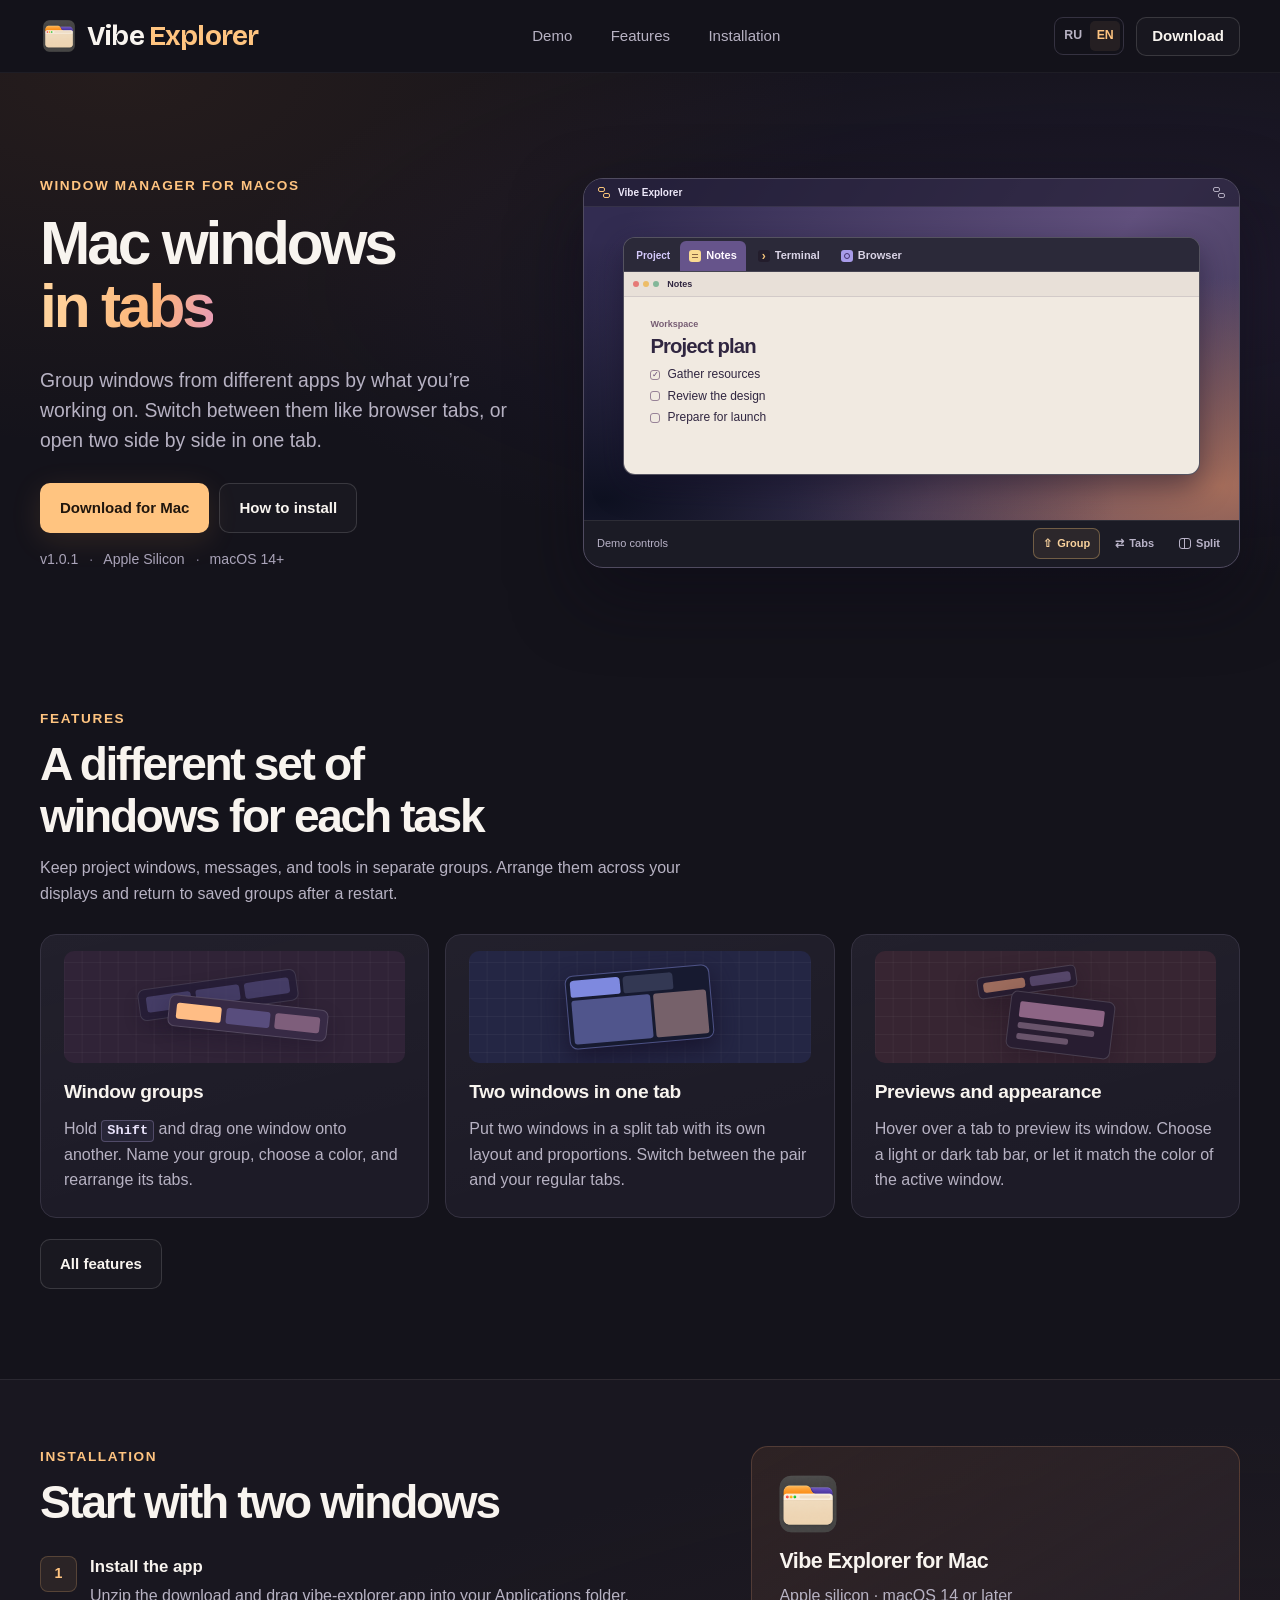
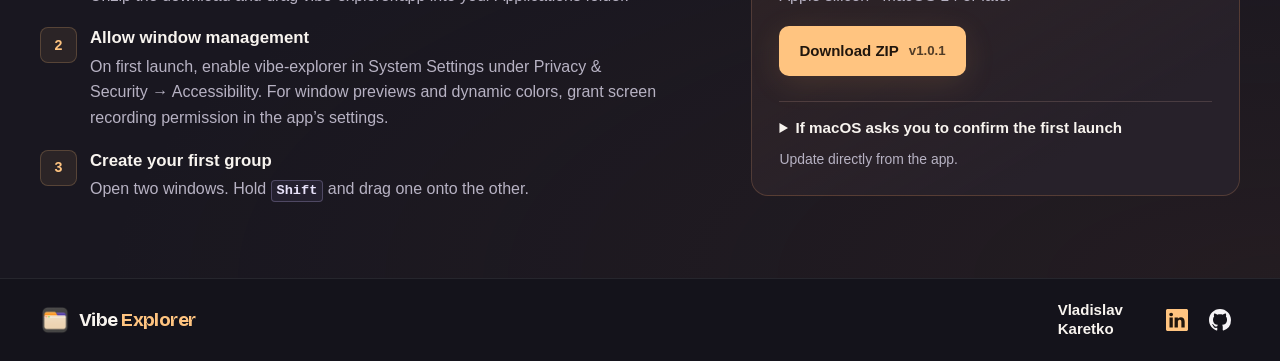
==== en/index.html @ b7bdeea2 "Add English pages and a language switcher" ====
<!doctype html>
<html lang="en">
<head>
    <meta charset="utf-8">
    <meta name="viewport" content="width=device-width, initial-scale=1">
    <meta name="theme-color" content="#14131b">
    <meta name="description" content="Vibe Explorer brings windows from different Mac apps into tabbed groups. Switch between windows like browser tabs, or open two side by side.">
    <meta property="og:type" content="website">
    <meta property="og:locale" content="en_US">
    <meta property="og:title" content="Vibe Explorer — Mac windows in tabs">
    <meta property="og:description" content="Group real macOS windows into tabs and work with two windows side by side.">
    <meta property="og:url" content="https://vladislav4er.github.io/vibe-explorer-releases/en/">
    <meta property="og:image" content="https://vladislav4er.github.io/vibe-explorer-releases/assets/vibe-explorer.png">
    <title>Vibe Explorer — Mac windows in tabs</title>
    <link rel="canonical" href="https://vladislav4er.github.io/vibe-explorer-releases/en/">
    <link rel="alternate" hreflang="ru" href="https://vladislav4er.github.io/vibe-explorer-releases/">
    <link rel="alternate" hreflang="en" href="https://vladislav4er.github.io/vibe-explorer-releases/en/">
    <link rel="alternate" hreflang="x-default" href="https://vladislav4er.github.io/vibe-explorer-releases/">
    <link rel="icon" href="../assets/vibe-explorer.png" type="image/png">
    <link rel="stylesheet" href="../styles.css?v=language">
    <link rel="stylesheet" href="../demo.css">
    <script src="../downloads.js" defer></script>
    <script src="../demo.js?v=language" defer></script>
    <script src="../language.js" defer></script>
</head>
<body>
    <a class="skip-link" href="#main">Skip to content</a>
    <header class="site-header">
        <div class="container header-layout">
            <a class="brand" href="#top" aria-label="Vibe Explorer home">
                <img src="../assets/vibe-explorer.png" width="38" height="38" alt="">
                <span>Vibe <span class="brand-accent">Explorer</span></span>
            </a>
            <nav class="navigation" aria-label="Page sections">
                <a href="#demo">Demo</a>
                <a href="#features">Features</a>
                <a href="#install">Installation</a>
            </nav>
            <div class="header-actions">
                <nav class="language-switch" aria-label="Language">
                    <a href="../" hreflang="ru" lang="ru" aria-label="Русский">RU</a>
                    <a href="./" hreflang="en" lang="en" aria-label="English" aria-current="page">EN</a>
                </nav>
                <a class="action action-small" data-download href="https://github.com/Vladislav4er/vibe-explorer-releases/releases/download/v1.0.1/vibe-explorer-1.0.1-arm64.zip">Download</a>
            </div>
        </div>
    </header>

    <main id="main">
        <section class="hero" id="top" aria-labelledby="hero-title">
            <div class="container hero-layout">
                <div class="hero-copy">
                    <p class="eyebrow">Window manager for macOS</p>
                    <h1 id="hero-title">Mac windows<br><span>in tabs</span></h1>
                    <p class="hero-description">Group windows from different apps by what you’re working on. Switch between them like browser tabs, or open two side by side in one tab.</p>
                    <div class="hero-actions">
                        <a class="action action-primary" data-download href="https://github.com/Vladislav4er/vibe-explorer-releases/releases/download/v1.0.1/vibe-explorer-1.0.1-arm64.zip">Download for Mac</a>
                        <a class="action action-secondary" href="#install">How to install</a>
                    </div>
                    <p class="requirements"><span data-version>v1.0.1</span><span>Apple Silicon</span><span>macOS 14+</span></p>
                </div>
                <div class="hero-demo" id="demo">
                    <div class="vibe-demo" data-vibe-demo data-phase="ready" data-view="notes" data-paired="false" data-mode="group" role="group" aria-label="Vibe Explorer demo">
                      <div class="vd-screen">
                        <div class="vd-menubar" aria-hidden="true">
                          <span class="vd-menubar-mark"></span>
                          <span>Vibe Explorer</span>
                          <span class="vd-menubar-spacer"></span>
                          <span class="vd-menubar-stack"></span>
                        </div>

                        <div class="vd-window">
                          <div class="vd-tab-strip" role="tablist" aria-label="Project tabs">
                            <span class="vd-group-name" aria-hidden="true">Project</span>
                            <button type="button" class="vd-tab" role="tab" id="vd-tab-notes" data-demo-tab="notes" aria-controls="vd-panel" aria-selected="true">
                              <span class="vd-tab-icon vd-tab-icon--notes" aria-hidden="true"></span><span class="vd-tab-label">Notes</span>
                            </button>
                            <button type="button" class="vd-tab" role="tab" id="vd-tab-terminal" data-demo-tab="terminal" aria-controls="vd-panel" aria-selected="false" tabindex="-1" hidden>
                              <span class="vd-tab-icon vd-tab-icon--terminal" aria-hidden="true">›</span><span class="vd-tab-label">Terminal</span>
                            </button>
                            <button type="button" class="vd-tab vd-tab--pair" role="tab" id="vd-tab-split" data-demo-tab="split" aria-controls="vd-panel" aria-selected="false" tabindex="-1" hidden>
                              <span class="vd-tab-icon vd-tab-icon--split" aria-hidden="true"></span><span class="vd-tab-label">Notes + Terminal</span>
                            </button>
                            <button type="button" class="vd-tab" role="tab" id="vd-tab-browser" data-demo-tab="browser" aria-controls="vd-panel" aria-selected="false" tabindex="-1">
                              <span class="vd-tab-icon vd-tab-icon--browser" aria-hidden="true"></span><span class="vd-tab-label">Browser</span>
                            </button>
                          </div>

                          <div class="vd-panes" id="vd-panel" role="tabpanel" aria-labelledby="vd-tab-notes" tabindex="0">
                            <div class="vd-pane vd-notes" data-demo-pane="notes">
                              <div class="vd-titlebar">
                                <span class="vd-lights" aria-hidden="true"><i></i><i></i><i></i></span>
                                <span>Notes</span>
                              </div>
                              <div class="vd-notes-body">
                                <p class="vd-notes-kicker">Workspace</p>
                                <p class="vd-notes-heading">Project plan</p>
                                <ul class="vd-notes-list">
                                  <li><span aria-hidden="true">✓</span> Gather resources</li>
                                  <li><span aria-hidden="true"></span> Review the design</li>
                                  <li><span aria-hidden="true"></span> Prepare for launch</li>
                                </ul>
                              </div>
                            </div>

                            <div class="vd-pane vd-terminal" data-demo-pane="terminal" hidden>
                              <div class="vd-titlebar">
                                <span class="vd-lights" aria-hidden="true"><i></i><i></i><i></i></span>
                                <span>Terminal</span>
                              </div>
                              <div class="vd-terminal-body">
                                <p><b>❯</b> workspace</p>
                                <p class="vd-terminal-muted">ready for work</p>
                                <p><b>❯</b> <span class="vd-caret" aria-hidden="true"></span></p>
                              </div>
                            </div>

                            <div class="vd-pane vd-browser" data-demo-pane="browser" hidden>
                              <div class="vd-titlebar">
                                <span class="vd-lights" aria-hidden="true"><i></i><i></i><i></i></span>
                                <span class="vd-address">Project resources</span>
                              </div>
                              <div class="vd-browser-body">
                                <p>Resources</p>
                                <div class="vd-browser-cards" aria-hidden="true"><i></i><i></i><i></i></div>
                              </div>
                            </div>
                          </div>
                        </div>

                        <div class="vd-detached vd-terminal" aria-hidden="true">
                          <div class="vd-titlebar">
                            <span class="vd-lights"><i></i><i></i><i></i></span>
                            <span>Terminal</span>
                          </div>
                          <div class="vd-terminal-body">
                            <p><b>❯</b> workspace</p>
                            <p><b>❯</b> <span class="vd-caret"></span></p>
                          </div>
                        </div>
                        <div class="vd-drag-indicator" aria-hidden="true"><span>⇧</span><i></i></div>
                      </div>

                      <div class="vd-controls" role="group" aria-label="Demo controls">
                        <span class="vd-caption">Demo<span class="vd-caption-long"> controls</span></span>
                        <button type="button" data-demo-action="group" aria-pressed="true" aria-label="Group windows with Shift">
                          <span aria-hidden="true">⇧</span> Group
                        </button>
                        <button type="button" data-demo-action="switch" aria-pressed="false" aria-label="Switch tabs">
                          <span aria-hidden="true">⇄</span> Tabs
                        </button>
                        <button type="button" data-demo-action="split" aria-pressed="false" aria-label="Open a split tab">
                          <span class="vd-control-split" aria-hidden="true"></span> Split
                        </button>
                      </div>
                      <p class="vd-sr-only" data-demo-status aria-live="polite"></p>
                    </div>
                </div>
            </div>
        </section>

        <section class="container feature-section" id="features" aria-labelledby="features-title">
            <div class="section-intro">
                <p class="eyebrow">Features</p>
                <h2 id="features-title">A different set of windows for each task</h2>
                <p>Keep project windows, messages, and tools in separate groups. Arrange them across your displays and return to saved groups after a restart.</p>
            </div>
            <div class="feature-grid">
                <article class="feature-card">
                    <div class="feature-art art-groups" aria-hidden="true">
                        <div class="mini-strip mini-strip-back"><i></i><i></i><i></i></div>
                        <div class="mini-strip mini-strip-front"><i></i><i></i><i></i></div>
                    </div>
                    <h3><a href="./features/#groups">Window groups</a></h3>
                    <p>Hold <kbd>Shift</kbd> and drag one window onto another. Name your group, choose a color, and rearrange its tabs.</p>
                </article>
                <article class="feature-card">
                    <div class="feature-art art-split" aria-hidden="true">
                        <div class="mini-split"><div class="mini-split-bar"><i></i><i></i></div><div class="mini-panes"><i></i><i></i></div></div>
                    </div>
                    <h3><a href="./features/#split">Two windows in one tab</a></h3>
                    <p>Put two windows in a split tab with its own layout and proportions. Switch between the pair and your regular tabs.</p>
                </article>
                <article class="feature-card">
                    <div class="feature-art art-preview" aria-hidden="true">
                        <div class="mini-preview-tab"><i></i><i></i></div>
                        <div class="mini-preview"><i></i><i></i><i></i></div>
                    </div>
                    <h3><a href="./features/#appearance">Previews and appearance</a></h3>
                    <p>Hover over a tab to preview its window. Choose a light or dark tab bar, or let it match the color of the active window.</p>
                </article>
            </div>
            <a class="action action-secondary feature-link" href="./features/">All features</a>
        </section>

        <section class="install-section" id="install" aria-labelledby="install-title">
            <div class="container install-layout">
                <div class="install-guide">
                    <p class="eyebrow">Installation</p>
                    <h2 id="install-title">Start with two windows</h2>
                    <ol class="steps" role="list">
                        <li><div><h3>Install the app</h3><p>Unzip the download and drag vibe-explorer.app into your Applications folder.</p></div></li>
                        <li><div><h3>Allow window management</h3><p>On first launch, enable vibe-explorer in System Settings under Privacy &amp; Security → Accessibility. For window previews and dynamic colors, grant screen recording permission in the app’s settings.</p></div></li>
                        <li><div><h3>Create your first group</h3><p>Open two windows. Hold <kbd>Shift</kbd> and drag one onto the other.</p></div></li>
                    </ol>
                </div>
                <aside class="install-card" aria-label="Download and system requirements">
                    <img class="install-icon" src="../assets/vibe-explorer.png" width="68" height="68" alt="" loading="lazy">
                    <h3>Vibe Explorer for Mac</h3>
                    <p>Apple silicon · macOS 14 or later</p>
                    <a class="action action-primary" data-download href="https://github.com/Vladislav4er/vibe-explorer-releases/releases/download/v1.0.1/vibe-explorer-1.0.1-arm64.zip">Download ZIP <span data-version>v1.0.1</span></a>
                    <details>
                        <summary>If macOS asks you to confirm the first launch</summary>
                        <p>This build is signed with a local certificate. If macOS stops the first launch, choose Open Anyway under Privacy &amp; Security for a build you trust. <a href="https://support.apple.com/en-us/102445">Apple’s instructions</a>.</p>
                    </details>
                    <p class="install-note">Update directly from the app.</p>
                </aside>
            </div>
        </section>
    </main>

    <footer class="site-footer">
        <div class="container footer-layout">
            <a class="brand" href="#top"><img src="../assets/vibe-explorer.png" width="30" height="30" alt=""><span>Vibe <span class="brand-accent">Explorer</span></span></a>
            <div class="footer-author">
                <strong>Vladislav Karetko</strong>
                <a href="https://www.linkedin.com/in/karetko/" aria-label="Vladislav Karetko on LinkedIn" title="Vladislav Karetko on LinkedIn">
                    <img src="../assets/linkedin.svg?v=warm" width="22" height="22" alt="">
                </a>
                <a href="https://github.com/Vladislav4er/vibe-explorer-releases/releases" aria-label="Vibe Explorer releases on GitHub" title="Vibe Explorer releases on GitHub">
                    <img src="../assets/github.svg" width="22" height="22" alt="">
                </a>
            </div>
        </div>
    </footer>
</body>
</html>
---- styles.css ----
@font-face {
    font-family: "Bricolage Grotesque";
    src: url("./assets/bricolage-wordmark.woff2") format("woff2");
    font-style: normal;
    font-weight: 700;
    font-display: swap;
}

:root {
    color-scheme: dark;
    --background: #14131b;
    --surface: #1d1b27;
    --text: #f8f4ef;
    --muted: #b7b2c3;
    --line: #353241;
    --warm: #ffc480;
    --violet: #a5a1ff;
    --container: 1220px;
    font: 16px/1.6 -apple-system, BlinkMacSystemFont, "Segoe UI", sans-serif;
    background: var(--background);
    color: var(--text);
    scroll-behavior: smooth;
    scroll-padding-top: 94px;
}

*, *::before, *::after { box-sizing: border-box; }
body { margin: 0; }
a { color: inherit; }
button, a { -webkit-tap-highlight-color: transparent; }
button { font: inherit; }
button:focus-visible, a:focus-visible, summary:focus-visible { outline: 2px solid var(--warm); outline-offset: 5px; }
img { display: block; max-width: 100%; }
h1, h2, h3, p { margin: 0; }

.container { width: min(var(--container), calc(100% - 80px)); margin-inline: auto; }
.skip-link { position: absolute; z-index: 20; top: 12px; left: 12px; padding: 10px 16px; border-radius: 8px; background: var(--warm); color: #1b1410; transform: translateY(-160%); }
.skip-link:focus { transform: none; }

.site-header { position: sticky; top: 0; z-index: 5; background: rgba(20, 19, 27, .92); border-bottom: 1px solid #ffffff0c; backdrop-filter: blur(16px); }
.header-layout, .footer-layout { display: flex; align-items: center; justify-content: space-between; gap: 24px; }
.header-layout { min-height: 72px; gap: clamp(12px, 2vw, 24px); }
.brand { display: inline-flex; align-items: center; gap: 9px; font: 700 clamp(1.3rem, 2.5vw, 1.72rem)/1.1 "Bricolage Grotesque", -apple-system, BlinkMacSystemFont, sans-serif; letter-spacing: -.03em; white-space: nowrap; text-decoration: none; }
.brand img { flex-shrink: 0; }
.brand-accent { color: var(--warm); }
.navigation { display: flex; align-items: center; gap: clamp(20px, 3vw, 40px); }
.navigation a, .site-footer a:not(.brand) { font-size: .94rem; color: var(--muted); text-decoration: none; transition: color .2s; }
.navigation a:hover, .site-footer a:hover { color: var(--text); }
.header-actions { display: flex; align-items: center; gap: 12px; }
.language-switch { display: inline-flex; align-items: center; gap: 2px; padding: 3px; border: 1px solid var(--line); border-radius: 9px; }
.language-switch a { display: grid; min-width: 30px; min-height: 30px; place-items: center; border-radius: 5px; color: var(--muted); font-size: .77rem; font-weight: 700; text-decoration: none; }
.language-switch a:hover { color: var(--text); }
.language-switch a[aria-current] { color: var(--warm); background: #ffc48014; }

.action { display: inline-flex; justify-content: center; align-items: center; gap: 10px; min-height: 50px; padding: 12px 19px; border: 1px solid transparent; border-radius: 10px; font-size: .94rem; font-weight: 680; line-height: 1.25; white-space: nowrap; text-decoration: none; transition: background .18s, border-color .18s, transform .18s; }
.action:hover { transform: translateY(-2px); }
.action:active { transform: translateY(0); }
.action-primary { background: var(--warm); color: #20160d; box-shadow: 0 7px 30px #ffad6120; }
.action-primary:hover { background: #ffd29d; }
.action-secondary, .action-small { background: #ffffff06; border-color: #ffffff24; }
.action-secondary:hover, .action-small:hover { background: #ffffff12; border-color: #ffffff42; }
.action-small { min-height: 39px; padding: 9px 15px; }

.hero { position: relative; isolation: isolate; padding-block: clamp(55px, 8vw, 110px) clamp(55px, 7vw, 100px); }
.hero::before { position: absolute; z-index: -1; inset: 0; content: ""; pointer-events: none; background: radial-gradient(ellipse at 86% 36%, #49337332, transparent 56%), radial-gradient(ellipse at 9% 0%, #9d5c2520, transparent 45%); }
.hero-layout { display: grid; grid-template-columns: minmax(0, .85fr) minmax(0, 1.15fr); align-items: center; gap: clamp(26px, 4.5vw, 64px); }
.hero-copy, .hero-demo { min-width: 0; }
.eyebrow { color: var(--warm); font-size: .85rem; font-weight: 700; letter-spacing: .12em; text-transform: uppercase; }
h1 { margin-top: 15px; font-size: clamp(2.45rem, 4.72vw, 4.3rem); line-height: 1.045; font-weight: 790; letter-spacing: -.068em; }
.hero h1 { letter-spacing: -.052em; }
h1 span { display: inline-block; padding-bottom: .08em; color: var(--warm); background: linear-gradient(100deg, #ffd39c 10%, #fcb477 64%, #e69bb8 100%); background-clip: text; -webkit-text-fill-color: transparent; }
.hero-description { max-width: 31rem; margin-top: 22px; color: var(--muted); font-size: clamp(1.04rem, 1.6vw, 1.21rem); line-height: 1.55; }
.hero-actions { display: flex; gap: 10px; flex-wrap: wrap; margin-top: 28px; }
.requirements { display: flex; flex-wrap: wrap; gap: 0 11px; margin-top: 15px; color: #aaa4b9; font-size: .88rem; }
.requirements span + span::before { content: "·"; margin-right: 10px; color: #827b93; }

.feature-section { padding-block: 48px 90px; }
.section-intro { max-width: 690px; margin-bottom: 28px; }
h2 { margin-top: 8px; font-size: clamp(1.95rem, 3.6vw, 3rem); line-height: 1.13; letter-spacing: -.05em; text-wrap: balance; }
.section-intro > p:last-child { margin-top: 13px; color: var(--muted); }
.feature-grid { display: grid; grid-template-columns: repeat(3, minmax(0, 1fr)); gap: 16px; }
.feature-card { overflow: hidden; min-width: 0; padding: 16px 23px 24px; background: linear-gradient(165deg, #ffffff06, transparent 75%), var(--surface); border: 1px solid var(--line); border-radius: 16px; }
.feature-card h3 { margin-top: 14px; font-size: 1.2rem; letter-spacing: -.018em; }
.feature-card p { margin-top: 8px; color: var(--muted); }
kbd { display: inline-block; padding: 0 5px; border: 1px solid #9183af67; border-radius: 4px; background: #a5a1ff12; font: 650 .85em/1.45 ui-monospace, SFMono-Regular, Menlo, monospace; color: #e8e2fa; }
.feature-art { position: relative; display: grid; height: 112px; overflow: hidden; place-items: center; border-radius: 10px; background-image: linear-gradient(#ffffff09 1px, transparent 1px), linear-gradient(90deg, #ffffff09 1px, transparent 1px); background-size: 18px 18px; background-position: center; }
.art-groups { background-color: #302337; }
.art-split { background-color: #242644; }
.art-preview { background-color: #372532; }
.mini-strip { position: absolute; display: flex; align-items: center; gap: 5px; padding: 7px; width: 57%; max-width: 160px; height: 32px; border-radius: 7px; border: 1px solid #ffffff26; background: #241d36; box-shadow: 0 8px 18px #15102445; }
.mini-strip i { width: 33%; height: 100%; border-radius: 3px; background: #a59eff4d; }
.mini-strip-back { transform: translate(-17px,-12px) rotate(-8deg); opacity: .78; }
.mini-strip-front { transform: translate(13px,11px) rotate(6deg); background: #372a45; }
.mini-strip-front i:nth-child(1) { background: #ffbd85; }
.mini-strip-front i:nth-child(3) { background: #e5a7c769; }
.mini-split { display: grid; grid-template-rows: 17px 1fr; gap: 3px; width: 48%; max-width: 145px; height: 74px; padding: 4px; transform: rotate(-5deg); background: #171a30; border: 1px solid #8f97ed73; border-radius: 8px; box-shadow: 0 9px 25px #18152e; }
.mini-split-bar, .mini-panes { display: flex; gap: 3px; }
.mini-split-bar i { width: 37%; border-radius: 4px 4px 2px 2px; background: #7e89df; }
.mini-split-bar i:last-child { background: #68729458; }
.mini-panes i { flex: 1.2; border-radius: 3px; background: #949efd73; }
.mini-panes i:last-child { flex: .8; background: #ebb9b272; }
.mini-preview-tab, .mini-preview { position: absolute; display: flex; gap: 5px; border: 1px solid #ffffff26; background: #281d31; box-shadow: 0 7px 22px #22132270; }
.mini-preview-tab { top: 20px; width: 100px; height: 22px; padding: 5px; border-radius: 5px; transform: translateX(-18px) rotate(-8deg); }
.mini-preview-tab i { flex: 1; border-radius: 3px; background: #fead828c; }
.mini-preview-tab i:last-child { background: #9b86bf64; }
.mini-preview { top: 45px; flex-direction: column; width: 105px; height: 58px; padding: 9px; border-radius: 7px; transform: translateX(15px) rotate(7deg); }
.mini-preview i { width: 90%; height: 6px; border-radius: 2px; background: #cba8c266; }
.mini-preview i:first-child { width: 100%; height: 16px; background: #cc91b89e; }
.mini-preview i:last-child { width: 61%; }

.install-section { padding-block: 66px 76px; border-top: 1px solid #ffffff13; background: radial-gradient(ellipse at 100% 100%, #52322730, transparent 65%), #191720; }
.install-layout { display: grid; grid-template-columns: minmax(0, 1.12fr) minmax(0, .88fr); gap: clamp(30px, 7vw, 100px); align-items: start; }
.install-guide h2 { text-wrap: initial; }
.steps { display: grid; gap: 19px; margin: 28px 0 0; padding: 0; list-style: none; counter-reset: installation; }
.steps li { display: grid; grid-template-columns: 37px minmax(0,1fr); align-items: start; gap: 13px; counter-increment: installation; }
.steps li::before { display: grid; min-height: 36px; place-items: center; content: counter(installation); color: var(--warm); background: #ffbf7914; border: 1px solid #ffbf7935; border-radius: 8px; font-size: .89rem; font-weight: 700; }
.steps h3 { font-size: 1.05rem; line-height: 1.35; }
.steps p { margin-top: 4px; color: var(--muted); }
.install-card { padding: 23px 27px 24px; border: 1px solid #a06d5159; border-radius: 17px; background: linear-gradient(150deg, #48312972, #27212a 78%); }
.install-icon { margin-left: -5px; }
.install-card h3 { margin-top: 6px; font-size: 1.34rem; letter-spacing: -.025em; }
.install-card > p { margin-top: 5px; color: var(--muted); }
.install-card .action { margin: 17px 0 9px; }
.install-card .action [data-version] { font-size: .83rem; opacity: .78; }
.install-card details { margin-block: 16px 8px; padding-top: 14px; border-top: 1px solid #d5aa9d32; }
.install-card details summary { cursor: pointer; font-weight: 620; font-size: .95rem; }
.install-card details p { margin-top: 8px; color: var(--muted); font-size: .94rem; }
.install-card details a { color: var(--warm); }
.install-note { font-size: .87rem; }

.site-footer { border-top: 1px solid #ffffff14; padding-block: 21px; }
.site-footer .brand { font-size: 1.2rem; }
.footer-author { display: flex; align-items: center; gap: 3px; font-size: .94rem; line-height: 1.25; }
.footer-author strong { margin-right: 7px; color: var(--text); font-weight: 600; }
.footer-author a { display: grid; flex: 0 0 40px; place-items: center; height: 40px; border-radius: 9px; }
.footer-author a:hover, .footer-author a:focus-visible { background: #ffffff0d; }
@media (max-width: 800px) {
    .footer-layout { flex-wrap: wrap; }
    .footer-author { order: 1; flex-basis: 100%; justify-content: flex-start; }
}

@media (min-width: 1300px) {
    .hero-description { max-width: 25rem; }
}
@media (max-width: 1000px) {
    .container { width: min(var(--container), calc(100% - 56px)); }
    .hero-layout { grid-template-columns: minmax(0, .88fr) minmax(0,1.12fr); gap: 26px; }
    .feature-card { padding-inline: 18px; }
}
@media (max-width: 820px) {
    .hero-layout { grid-template-columns: minmax(0, 1fr); gap: 37px; }
    .hero-copy { max-width: 610px; }
    h1 { font-size: clamp(2.7rem, 7vw, 3.65rem); }
    .hero-demo { width: min(100%, 670px); margin-inline: auto; }
    .feature-section { padding-top: 24px; }
    .feature-grid { gap: 12px; }
    .feature-card { padding: 12px 14px 18px; }
    .feature-card p { font-size: .975rem; }
}
@media (max-width: 740px) {
    .navigation { display: none; }
}
@media (max-width: 620px) {
    :root { scroll-padding-top: 75px; }
    .container { width: calc(100% - 36px); }
    .header-layout { min-height: 59px; }
    .header-layout .brand img { width: 33px; height: 33px; }
    .hero { padding-block: 43px 38px; }
    .hero-layout { gap: 28px; }
    .hero-description { margin-top: 14px; }
    .hero-actions { margin-top: 20px; }
    .requirements { margin-top: 11px; }
    .feature-grid, .install-layout { grid-template-columns: minmax(0,1fr); }
    .feature-section { padding-block: 29px 54px; }
    .feature-card { padding: 14px 15px 18px; }
    .install-section { padding-block: 44px 49px; }
    .install-layout { gap: 26px; }
    .install-card { padding: 18px 20px 20px; }
}
@media (max-width: 430px) {
    .header-layout { gap: 6px; }
    .header-layout .brand { gap: 5px; font-size: 1.14rem; }
    .header-layout .brand img { width: 28px; height: 28px; }
    .header-actions { gap: 6px; }
    .language-switch { gap: 1px; padding: 2px; }
    .language-switch a { min-width: 24px; font-size: .7rem; }
    .header-actions .action { padding-inline: 7px; font-size: .81rem; }
}
@media (max-width: 370px) {
    .container { width: calc(100% - 28px); }
    .hero-actions { gap: 7px; }
    .hero-actions .action { font-size: .84rem; padding-inline: 11px; }
    .footer-layout { gap: 10px; }
}
@media (prefers-reduced-motion: reduce) {
    :root { scroll-behavior: auto; }
    *, *::before, *::after { animation-duration: .01ms !important; transition-duration: 0s !important; }
}

.feature-card h3 a { text-decoration: none; }
.feature-card h3 a:hover { text-decoration: underline; text-underline-offset: 3px; }
.feature-link { margin-top: 21px; }
---- demo.css ----
.vibe-demo {
  --vd-graphite: #1b1b25;
  --vd-ink: #f3f0f8;
  --vd-muted: #b9b3c8;
  --vd-mango: #f7c378;
  --vd-indigo: #a79dff;
  container-type: inline-size;
  position: relative;
  min-width: 0;
  overflow: hidden;
  color: var(--vd-ink);
  background: var(--vd-graphite);
  border: 1px solid #504b60;
  border-radius: 20px;
  box-shadow: 0 28px 68px #0b091680, 0 1px 0 #ffffff0d inset;
  color-scheme: dark;
  text-align: left;
}

.vibe-demo [hidden] { display: none !important; }

.vd-screen {
  position: relative;
  isolation: isolate;
  overflow: hidden;
  height: clamp(224px, 52cqi, 344px);
  background:
    radial-gradient(ellipse at 3% 94%, #0e1121 0, transparent 57%),
    radial-gradient(ellipse at 97% 90%, #a56d5b 0, transparent 48%),
    linear-gradient(126deg, #322c51 8%, #62517e 64%, #3a344f 100%);
}

.vd-menubar {
  position: relative;
  z-index: 1;
  display: flex;
  align-items: center;
  gap: 8px;
  height: 28px;
  padding: 0 14px;
  border-bottom: 1px solid #ffffff14;
  background: #201d32b8;
  color: #ede8f9;
  font-size: 10px;
  font-weight: 650;
}

.vd-menubar-mark, .vd-menubar-stack {
  position: relative;
  width: 12px;
  height: 11px;
  color: var(--vd-mango);
}

.vd-menubar-mark::before, .vd-menubar-mark::after,
.vd-menubar-stack::before, .vd-menubar-stack::after {
  content: "";
  position: absolute;
  width: 7px;
  height: 5px;
  border: 1px solid currentColor;
  border-radius: 2px;
}

.vd-menubar-mark::before, .vd-menubar-stack::before { inset: 0 auto auto 0; }
.vd-menubar-mark::after, .vd-menubar-stack::after { inset: auto 0 0 auto; }
.vd-menubar-stack { color: #e9e3f2; opacity: .7; }
.vd-menubar-spacer { flex: 1; }

.vd-window, .vd-detached {
  position: absolute;
  overflow: hidden;
  border: 1px solid #ffffff32;
  border-radius: 12px;
  box-shadow: 0 10px 30px #110d2580;
}

.vd-window {
  z-index: 2;
  display: flex;
  flex-direction: column;
  inset: 17% 14% 13% 6%;
  background: #2c2939;
  transition: right 360ms cubic-bezier(.2,.75,.25,1);
}

.vibe-demo[data-phase="joined"] .vd-window { right: 6%; }
.vibe-demo[data-phase="ready"] .vd-window { transition: none; }

.vibe-demo[data-phase="dragging"] .vd-window {
  border-color: #f7c378cf;
  box-shadow: 0 0 0 2px #f7c37845, 0 10px 33px #110d2580;
}

.vd-tab-strip {
  display: flex;
  align-items: stretch;
  min-width: 0;
  flex: 0 0 34px;
  gap: 3px;
  padding: 3px 5px 0;
  background: #2b2939;
  border-bottom: 1px solid #ffffff20;
}

.vd-group-name {
  display: flex;
  flex: 0 0 auto;
  align-items: center;
  padding-inline: 7px;
  color: #d5cafc;
  font-size: 10px;
  font-weight: 750;
}

.vd-tab, .vd-controls button {
  appearance: none;
  box-shadow: none;
  color: inherit;
  background: transparent;
  font-family: inherit;
  cursor: pointer;
}

.vd-tab {
  display: inline-flex;
  align-items: center;
  gap: 5px;
  min-width: 0;
  min-height: 25px;
  padding: 0 9px;
  border: 0;
  border-radius: 6px 6px 0 0;
  color: #d9d3e6;
  text-align: left;
  font-size: 11px;
  font-weight: 590;
}

.vd-tab:hover { background: #ffffff0f; }
.vd-tab[aria-selected="true"] { background: #66548b; color: #fff9ff; }
.vd-tab--pair[aria-selected="true"] { background: #6e507a; }

.vd-tab-label {
  overflow: hidden;
  white-space: nowrap;
  text-overflow: ellipsis;
}

.vd-tab-icon {
  position: relative;
  display: grid;
  width: 12px;
  height: 12px;
  flex: 0 0 12px;
  place-items: center;
  border-radius: 3px;
}

.vd-tab-icon--notes { background: #fada91; }
.vd-tab-icon--notes::before {
  content: "";
  width: 6px;
  height: 4px;
  border-block: 1px solid #886444;
}
.vd-tab-icon--terminal {
  color: #f5c47a;
  background: #231d2c;
  font-size: 12px;
  line-height: 1;
}
.vd-tab-icon--browser { background: #a89be9; }
.vd-tab-icon--browser::before {
  content: "";
  width: 6px;
  height: 6px;
  border: 1px solid #43316d;
  border-radius: 50%;
}
.vd-tab-icon--split, .vd-control-split {
  box-sizing: border-box;
  width: 12px;
  height: 11px;
  border: 1px solid currentColor;
  border-radius: 3px;
  background: linear-gradient(to right, transparent calc(50% - .5px), currentColor calc(50% - .5px), currentColor calc(50% + .5px), transparent calc(50% + .5px));
}
.vd-tab-icon--split { color: #ffc981; }

.vd-panes {
  display: grid;
  grid-template-columns: minmax(0, 1fr);
  flex: 1;
  min-height: 0;
  overflow: hidden;
}

.vibe-demo[data-view="split"] .vd-panes {
  grid-template-columns: minmax(0, 1.04fr) minmax(0, 1fr);
  gap: 4px;
  background: #524253;
}

.vd-pane { min-width: 0; min-height: 0; overflow: hidden; }
.vd-pane:not([hidden]) { animation: vd-pane-in 240ms ease-out; }

@keyframes vd-pane-in {
  from { opacity: .55; transform: translateY(3px); }
  to { opacity: 1; transform: translateY(0); }
}

.vd-titlebar {
  display: flex;
  align-items: center;
  min-height: 25px;
  gap: 8px;
  padding: 0 9px;
  border-bottom: 1px solid #8880973c;
  font-size: 9px;
  font-weight: 640;
  white-space: nowrap;
}

.vd-lights {
  display: flex;
  flex: 0 0 auto;
  gap: 4px;
}

.vd-lights i { width: 6px; height: 6px; background: #e67a77; border-radius: 50%; }
.vd-lights i:nth-child(2) { background: #edbd68; }
.vd-lights i:nth-child(3) { background: #83b799; }

.vd-notes {
  color: #302640;
  background: #f1eae1;
}
.vd-notes .vd-titlebar { background: #e8e0d8; }
.vd-notes-body {
  padding: clamp(13px, 3cqi, 22px) clamp(12px, 4cqi, 32px);
}
.vd-notes-body p, .vd-terminal-body p, .vd-browser-body p { margin: 0; }
.vd-notes-kicker { color: #775d73; font-size: 9px; font-weight: 650; }
.vd-notes-heading {
  margin-block: 4px 9px !important;
  font-size: clamp(17px, 3.1cqi, 23px);
  font-weight: 720;
  letter-spacing: -.045em;
  line-height: 1.14;
}
.vd-notes-list { display: grid; gap: 6px; margin: 0; padding: 0; list-style: none; }
.vd-notes-list li { display: flex; align-items: center; gap: 7px; font-size: clamp(8px, 1.9cqi, 12px); line-height: 1.3; }
.vd-notes-list li span {
  display: grid;
  flex: 0 0 10px;
  width: 10px;
  height: 10px;
  place-items: center;
  border: 1px solid #988397;
  border-radius: 3px;
  color: #644975;
  font-size: 8px;
  line-height: 8px;
}

.vd-terminal { color: #e7dcf1; background: #1e1928; }
.vd-terminal .vd-titlebar { background: #2c2537; }
.vd-terminal-body {
  display: grid;
  align-content: start;
  gap: 8px;
  padding: clamp(10px, 3cqi, 20px) clamp(10px, 3.7cqi, 26px);
  font: 500 clamp(9px, 2.05cqi, 13px)/1.35 ui-monospace, SFMono-Regular, Menlo, monospace;
}
.vd-terminal-body b { color: #f6c981; }
.vd-terminal-muted { color: #ac90b7; }
.vd-caret { display: inline-block; width: 6px; height: .85em; background: #bea5ff; vertical-align: -.06em; }

.vd-browser { background: #e7e5f3; color: #312b48; }
.vd-browser .vd-titlebar { background: #d8d4e8; }
.vd-address {
  overflow: hidden;
  min-width: 0;
  margin: 0 auto;
  max-width: 68%;
  padding: 2px 12px;
  background: #f5f2fc;
  border-radius: 4px;
  color: #635773;
  text-overflow: ellipsis;
}
.vd-browser-body { padding: clamp(12px, 4cqi, 28px); font-size: clamp(15px, 3.4cqi, 24px); font-weight: 720; }
.vd-browser-cards { display: grid; grid-template-columns: repeat(3, minmax(0, 1fr)); gap: 8px; margin-block-start: 10px; }
.vd-browser-cards i { height: clamp(38px, 10cqi, 62px); border-radius: 6px; background: linear-gradient(132deg, #a191d0, #c5bce3); }
.vd-browser-cards i:nth-child(2) { background: linear-gradient(132deg, #b38d89, #e7c99f); }
.vd-browser-cards i:nth-child(3) { background: linear-gradient(132deg, #8494b7, #c0c9e5); }

.vd-detached {
  z-index: 3;
  width: 43%;
  height: 40%;
  right: 5%;
  bottom: 8%;
  pointer-events: none;
  transition: transform 740ms cubic-bezier(.2,.68,.15,1), opacity 220ms 510ms ease-in;
}
.vibe-demo[data-phase="ready"] .vd-detached { transition: none; }
.vibe-demo[data-phase="dragging"] .vd-detached, .vibe-demo[data-phase="joined"] .vd-detached {
  opacity: 0;
  transform: translate(-51%, -68%) scale(.91);
}
.vibe-demo[data-phase="joined"] .vd-detached { visibility: hidden; }

.vd-drag-indicator {
  position: absolute;
  z-index: 4;
  top: 51%;
  right: 12%;
  display: flex;
  align-items: start;
  gap: 6px;
  color: #fff4de;
  opacity: 0;
  pointer-events: none;
}
.vibe-demo[data-phase="dragging"] .vd-drag-indicator { animation: vd-drag 750ms cubic-bezier(.2,.68,.15,1) both; }
.vd-drag-indicator span {
  display: grid;
  place-items: center;
  width: 26px;
  height: 24px;
  border: 1px solid #e7b26b;
  border-radius: 5px;
  color: #fce1ba;
  background: #3c2e46;
  font-size: 15px;
  font-weight: 730;
}
.vd-drag-indicator i {
  width: 14px;
  height: 19px;
  margin-top: 12px;
  background: #fff4de;
  clip-path: polygon(0 0, 100% 67%, 61% 68%, 79% 98%, 59% 100%, 42% 72%, 0 100%);
  filter: drop-shadow(1px 2px 1px #141021);
}
@keyframes vd-drag {
  0% { opacity: 0; transform: translate(0, 0); }
  14% { opacity: 1; }
  87% { opacity: 1; }
  100% { opacity: 0; transform: translate(-21cqi, -8cqi); }
}

.vd-controls {
  display: flex;
  flex-wrap: wrap;
  align-items: center;
  justify-content: flex-end;
  min-height: 47px;
  gap: 5px;
  padding: 6px 9px;
  border-top: 1px solid #ffffff14;
}
.vd-caption {
  margin-right: auto;
  padding-inline: 4px;
  color: var(--vd-muted);
  font-size: 11px;
  white-space: nowrap;
}
.vd-controls button {
  display: inline-flex;
  align-items: center;
  justify-content: center;
  gap: 5px;
  min-height: 31px;
  padding: 0 9px;
  border: 1px solid transparent;
  border-radius: 7px;
  color: var(--vd-muted);
  font-size: 11px;
  font-weight: 660;
}
.vd-controls button:hover { color: var(--vd-ink); background: #ffffff0b; }
.vd-controls button[aria-pressed="true"] {
  border-color: #f7c37857;
  color: #f9d29d;
  background: #f7c37814;
}
.vd-control-split { display: inline-block; }
.vibe-demo :is(button, [tabindex="0"]):focus-visible {
  outline: 2px solid var(--vd-mango);
  outline-offset: -2px;
}
.vd-sr-only {
  position: absolute;
  width: 1px;
  height: 1px;
  padding: 0;
  margin: -1px;
  overflow: hidden;
  clip-path: inset(50%);
  white-space: nowrap;
}

@container (max-width: 420px) {
  .vd-window { inset: 18% 9% 10% 4.5%; }
  .vibe-demo[data-phase="joined"] .vd-window { right: 4.5%; }
  .vd-detached { right: 4%; width: 46%; bottom: 6.5%; }
  .vd-tab-strip { flex-basis: 31px; gap: 2px; padding-inline: 3px; }
  .vd-tab { padding-inline: 5px; font-size: 10px; }
  .vd-group-name { padding-inline: 5px; font-size: 9px; }
  .vd-controls { min-height: 43px; gap: 3px; padding: 5px 6px; }
  .vd-controls button { padding-inline: 6px; }
  .vd-caption { font-size: 10px; }
  .vd-caption-long { display: none; }
}

@container (max-width: 310px) {
  .vd-group-name { display: none; }
}

@media (prefers-reduced-motion: reduce) {
  .vibe-demo *, .vibe-demo *::before, .vibe-demo *::after {
    animation: none !important;
    transition: none !important;
  }
}
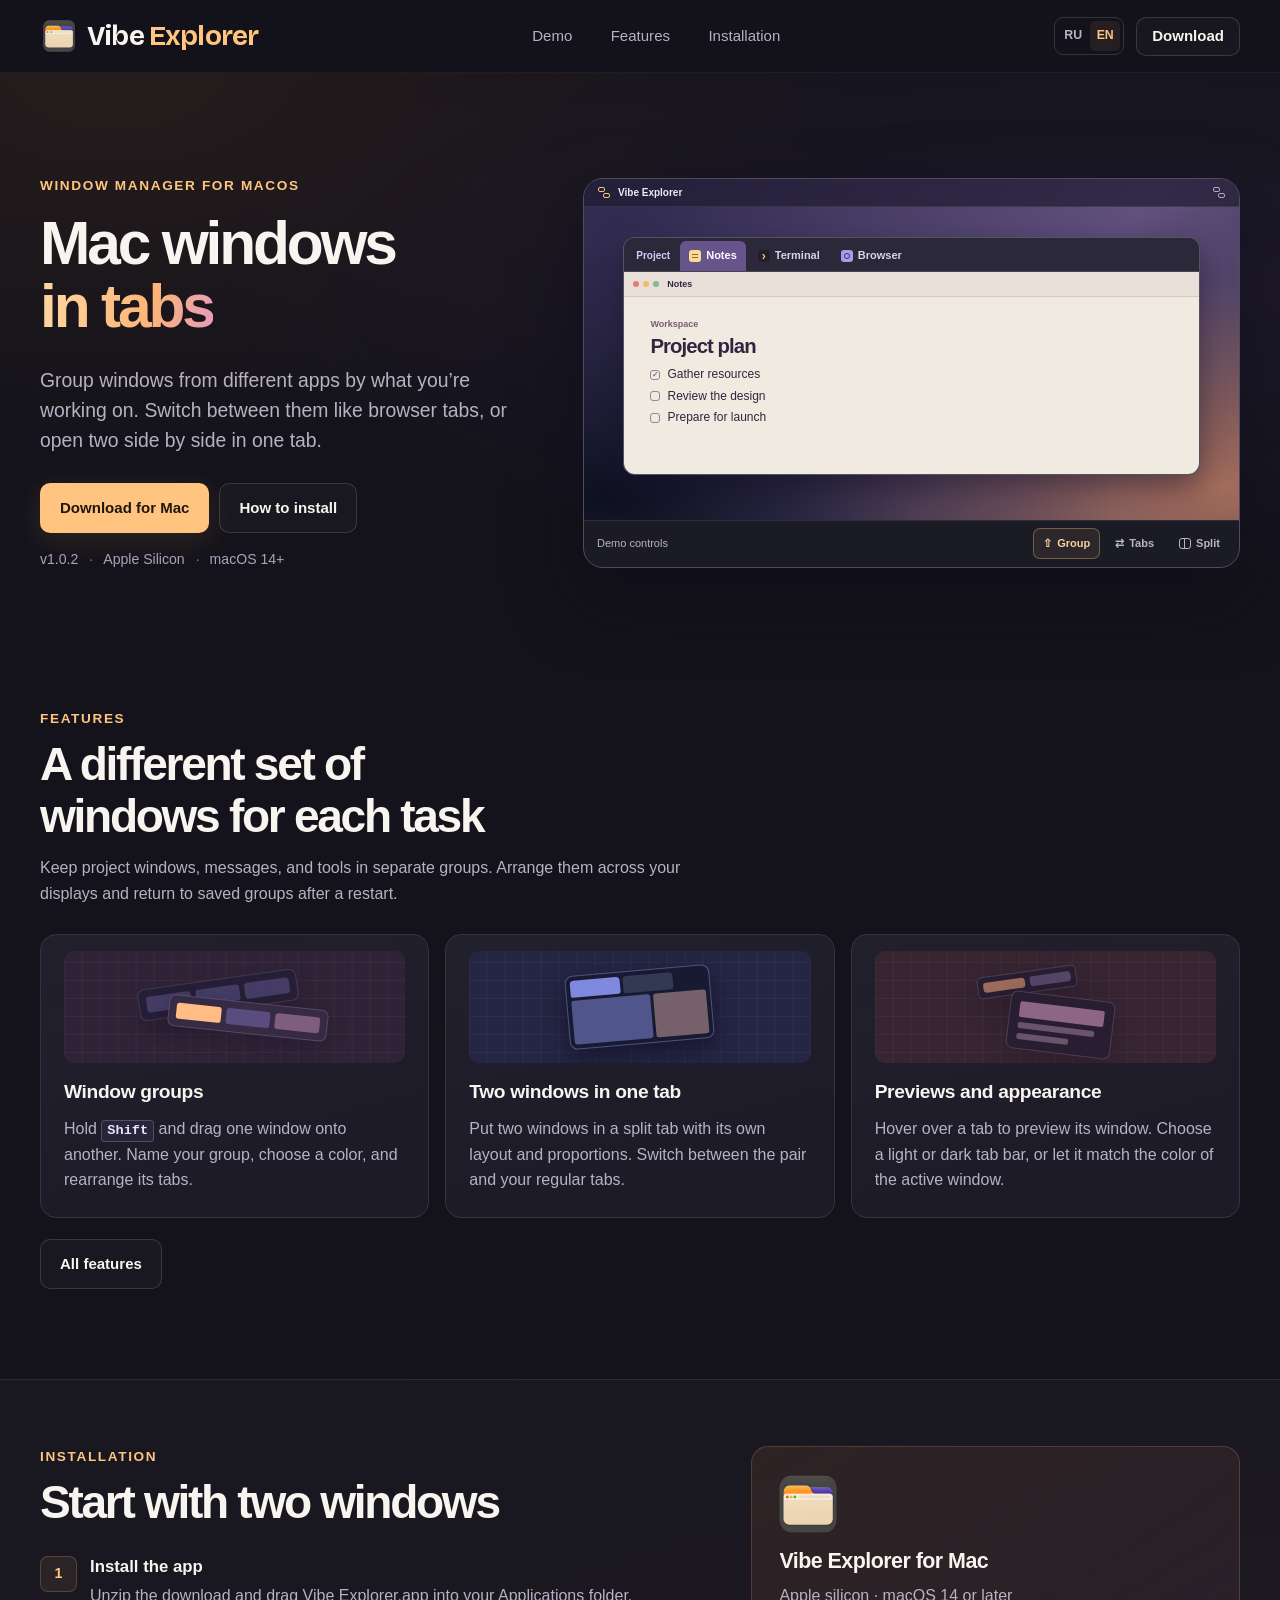
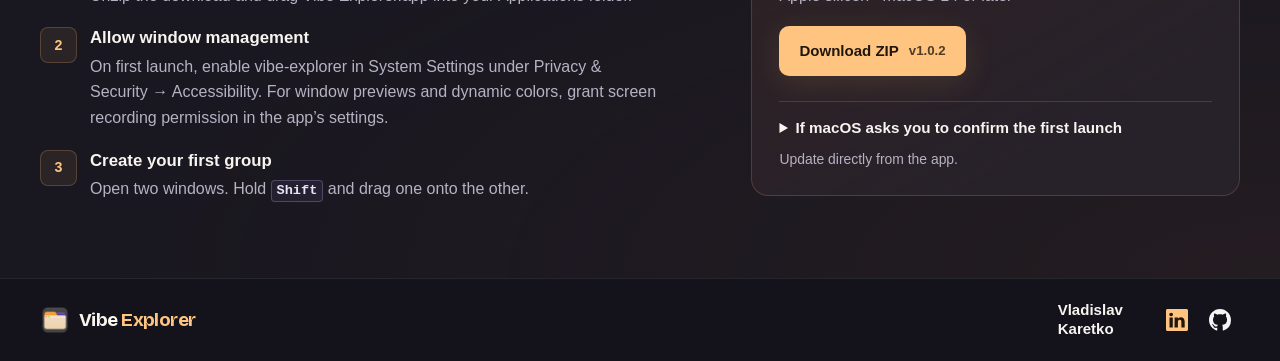
==== commit 34c5c538: "Point installation pages and update demos to Vibe Explorer 1.0.2" ====
--- a/en/index.html
+++ b/en/index.html
@@ -41,7 +41,7 @@
                     <a href="../" hreflang="ru" lang="ru" aria-label="Русский">RU</a>
                     <a href="./" hreflang="en" lang="en" aria-label="English" aria-current="page">EN</a>
                 </nav>
-                <a class="action action-small" data-download href="https://github.com/Vladislav4er/vibe-explorer-releases/releases/download/v1.0.1/vibe-explorer-1.0.1-arm64.zip">Download</a>
+                <a class="action action-small" data-download href="https://github.com/Vladislav4er/vibe-explorer-releases/releases/download/v1.0.2/vibe-explorer-1.0.2-arm64.zip">Download</a>
             </div>
         </div>
     </header>
@@ -54,10 +54,10 @@
                     <h1 id="hero-title">Mac windows<br><span>in tabs</span></h1>
                     <p class="hero-description">Group windows from different apps by what you’re working on. Switch between them like browser tabs, or open two side by side in one tab.</p>
                     <div class="hero-actions">
-                        <a class="action action-primary" data-download href="https://github.com/Vladislav4er/vibe-explorer-releases/releases/download/v1.0.1/vibe-explorer-1.0.1-arm64.zip">Download for Mac</a>
+                        <a class="action action-primary" data-download href="https://github.com/Vladislav4er/vibe-explorer-releases/releases/download/v1.0.2/vibe-explorer-1.0.2-arm64.zip">Download for Mac</a>
                         <a class="action action-secondary" href="#install">How to install</a>
                     </div>
-                    <p class="requirements"><span data-version>v1.0.1</span><span>Apple Silicon</span><span>macOS 14+</span></p>
+                    <p class="requirements"><span data-version>v1.0.2</span><span>Apple Silicon</span><span>macOS 14+</span></p>
                 </div>
                 <div class="hero-demo" id="demo">
                     <div class="vibe-demo" data-vibe-demo data-phase="ready" data-view="notes" data-paired="false" data-mode="group" role="group" aria-label="Vibe Explorer demo">
@@ -199,7 +199,7 @@
                     <p class="eyebrow">Installation</p>
                     <h2 id="install-title">Start with two windows</h2>
                     <ol class="steps" role="list">
-                        <li><div><h3>Install the app</h3><p>Unzip the download and drag vibe-explorer.app into your Applications folder.</p></div></li>
+                        <li><div><h3>Install the app</h3><p>Unzip the download and drag Vibe Explorer.app into your Applications folder.</p></div></li>
                         <li><div><h3>Allow window management</h3><p>On first launch, enable vibe-explorer in System Settings under Privacy &amp; Security → Accessibility. For window previews and dynamic colors, grant screen recording permission in the app’s settings.</p></div></li>
                         <li><div><h3>Create your first group</h3><p>Open two windows. Hold <kbd>Shift</kbd> and drag one onto the other.</p></div></li>
                     </ol>
@@ -208,7 +208,7 @@
                     <img class="install-icon" src="../assets/vibe-explorer.png" width="68" height="68" alt="" loading="lazy">
                     <h3>Vibe Explorer for Mac</h3>
                     <p>Apple silicon · macOS 14 or later</p>
-                    <a class="action action-primary" data-download href="https://github.com/Vladislav4er/vibe-explorer-releases/releases/download/v1.0.1/vibe-explorer-1.0.1-arm64.zip">Download ZIP <span data-version>v1.0.1</span></a>
+                    <a class="action action-primary" data-download href="https://github.com/Vladislav4er/vibe-explorer-releases/releases/download/v1.0.2/vibe-explorer-1.0.2-arm64.zip">Download ZIP <span data-version>v1.0.2</span></a>
                     <details>
                         <summary>If macOS asks you to confirm the first launch</summary>
                         <p>This build is signed with a local certificate. If macOS stops the first launch, choose Open Anyway under Privacy &amp; Security for a build you trust. <a href="https://support.apple.com/en-us/102445">Apple’s instructions</a>.</p>
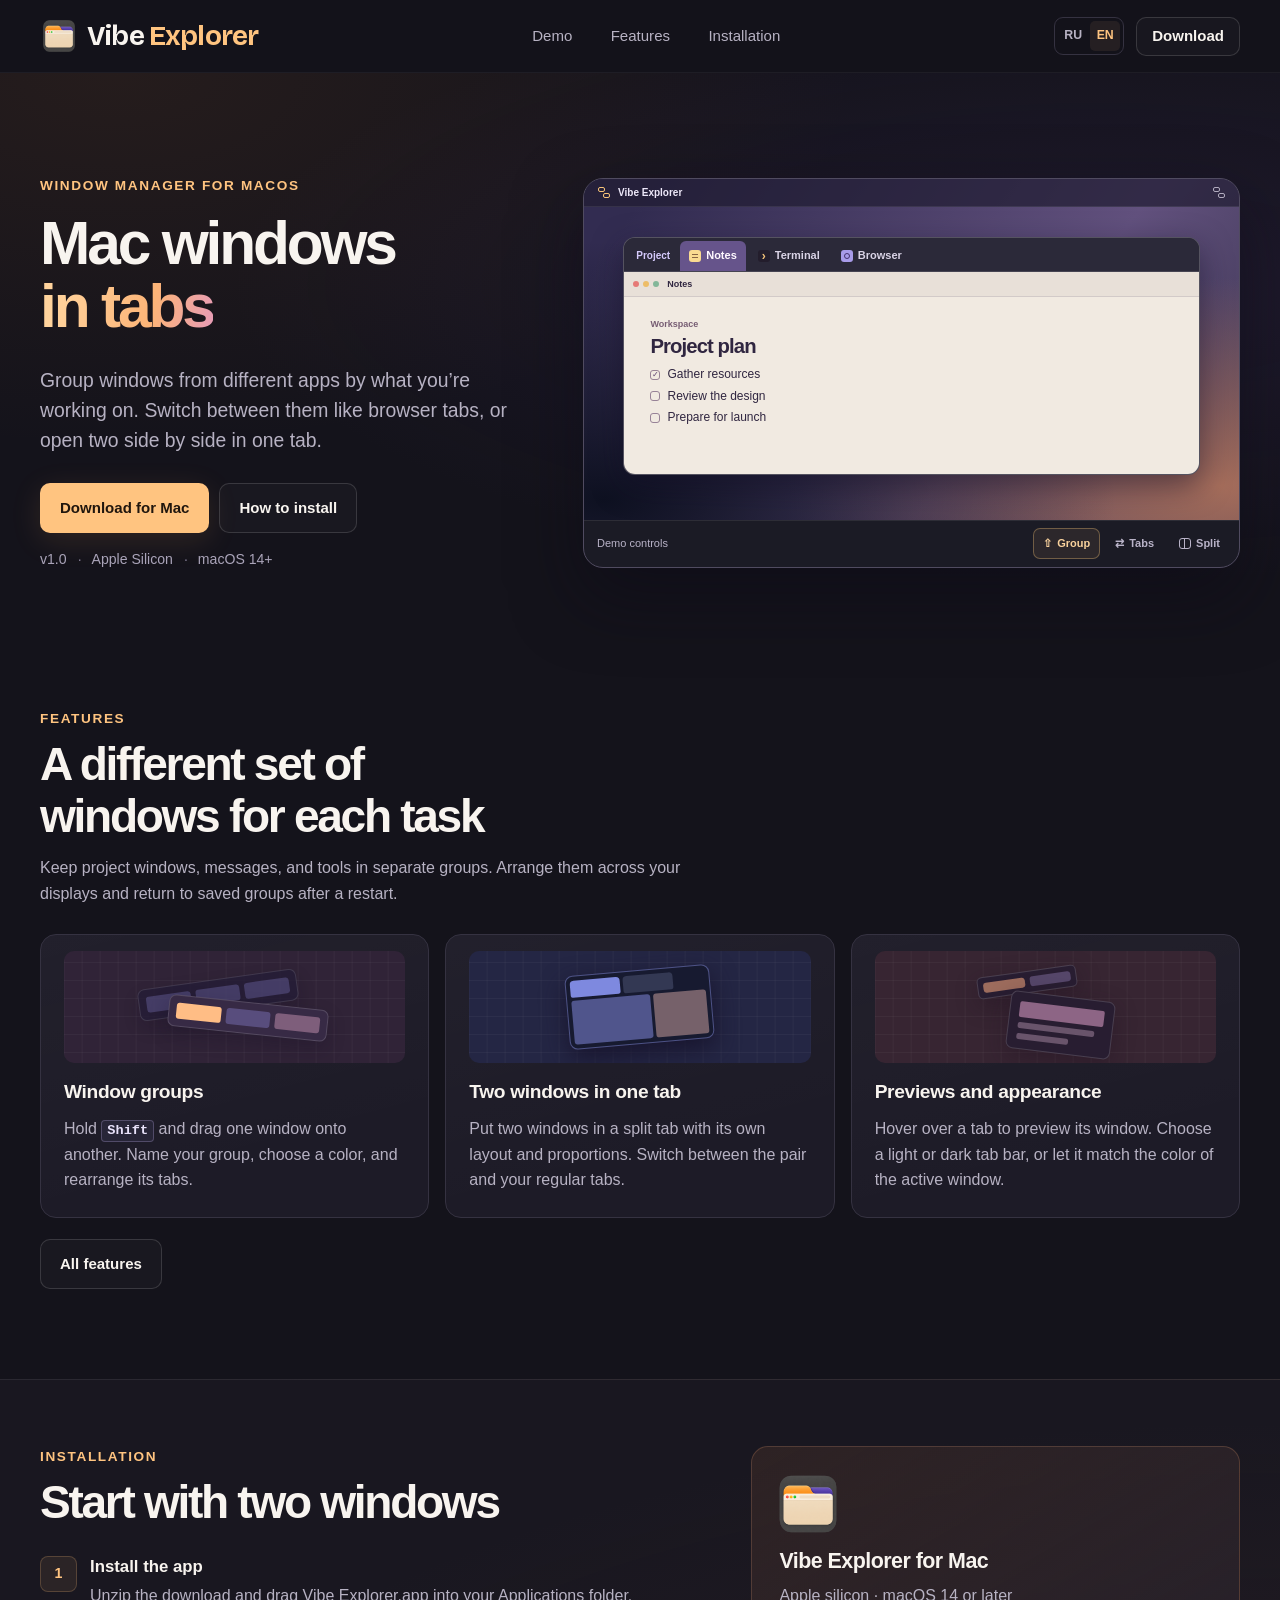
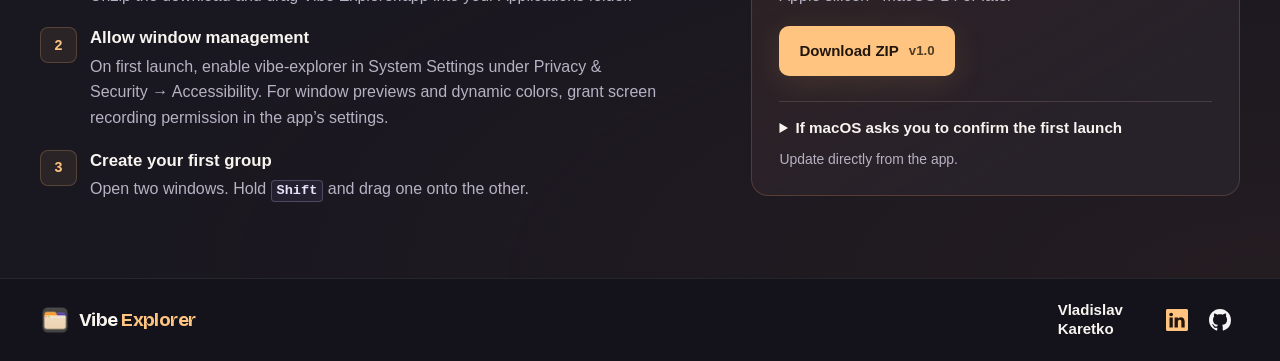
==== commit 563b7839: "Point Vibe Explorer downloads to the 1.0 release" ====
--- a/en/index.html
+++ b/en/index.html
@@ -19,7 +19,7 @@
     <link rel="icon" href="../assets/vibe-explorer.png" type="image/png">
     <link rel="stylesheet" href="../styles.css?v=language">
     <link rel="stylesheet" href="../demo.css">
-    <script src="../downloads.js" defer></script>
+    <script src="../downloads.js?v=1.0" defer></script>
     <script src="../demo.js?v=language" defer></script>
     <script src="../language.js" defer></script>
 </head>
@@ -41,7 +41,7 @@
                     <a href="../" hreflang="ru" lang="ru" aria-label="Русский">RU</a>
                     <a href="./" hreflang="en" lang="en" aria-label="English" aria-current="page">EN</a>
                 </nav>
-                <a class="action action-small" data-download href="https://github.com/Vladislav4er/vibe-explorer-releases/releases/download/v1.0.2/vibe-explorer-1.0.2-arm64.zip">Download</a>
+                <a class="action action-small" data-download href="https://github.com/Vladislav4er/vibe-explorer-releases/releases/download/v1.0/vibe-explorer-1.0-arm64.zip">Download</a>
             </div>
         </div>
     </header>
@@ -54,10 +54,10 @@
                     <h1 id="hero-title">Mac windows<br><span>in tabs</span></h1>
                     <p class="hero-description">Group windows from different apps by what you’re working on. Switch between them like browser tabs, or open two side by side in one tab.</p>
                     <div class="hero-actions">
-                        <a class="action action-primary" data-download href="https://github.com/Vladislav4er/vibe-explorer-releases/releases/download/v1.0.2/vibe-explorer-1.0.2-arm64.zip">Download for Mac</a>
+                        <a class="action action-primary" data-download href="https://github.com/Vladislav4er/vibe-explorer-releases/releases/download/v1.0/vibe-explorer-1.0-arm64.zip">Download for Mac</a>
                         <a class="action action-secondary" href="#install">How to install</a>
                     </div>
-                    <p class="requirements"><span data-version>v1.0.2</span><span>Apple Silicon</span><span>macOS 14+</span></p>
+                    <p class="requirements"><span data-version>v1.0</span><span>Apple Silicon</span><span>macOS 14+</span></p>
                 </div>
                 <div class="hero-demo" id="demo">
                     <div class="vibe-demo" data-vibe-demo data-phase="ready" data-view="notes" data-paired="false" data-mode="group" role="group" aria-label="Vibe Explorer demo">
@@ -208,7 +208,7 @@
                     <img class="install-icon" src="../assets/vibe-explorer.png" width="68" height="68" alt="" loading="lazy">
                     <h3>Vibe Explorer for Mac</h3>
                     <p>Apple silicon · macOS 14 or later</p>
-                    <a class="action action-primary" data-download href="https://github.com/Vladislav4er/vibe-explorer-releases/releases/download/v1.0.2/vibe-explorer-1.0.2-arm64.zip">Download ZIP <span data-version>v1.0.2</span></a>
+                    <a class="action action-primary" data-download href="https://github.com/Vladislav4er/vibe-explorer-releases/releases/download/v1.0/vibe-explorer-1.0-arm64.zip">Download ZIP <span data-version>v1.0</span></a>
                     <details>
                         <summary>If macOS asks you to confirm the first launch</summary>
                         <p>This build is signed with a local certificate. If macOS stops the first launch, choose Open Anyway under Privacy &amp; Security for a build you trust. <a href="https://support.apple.com/en-us/102445">Apple’s instructions</a>.</p>
